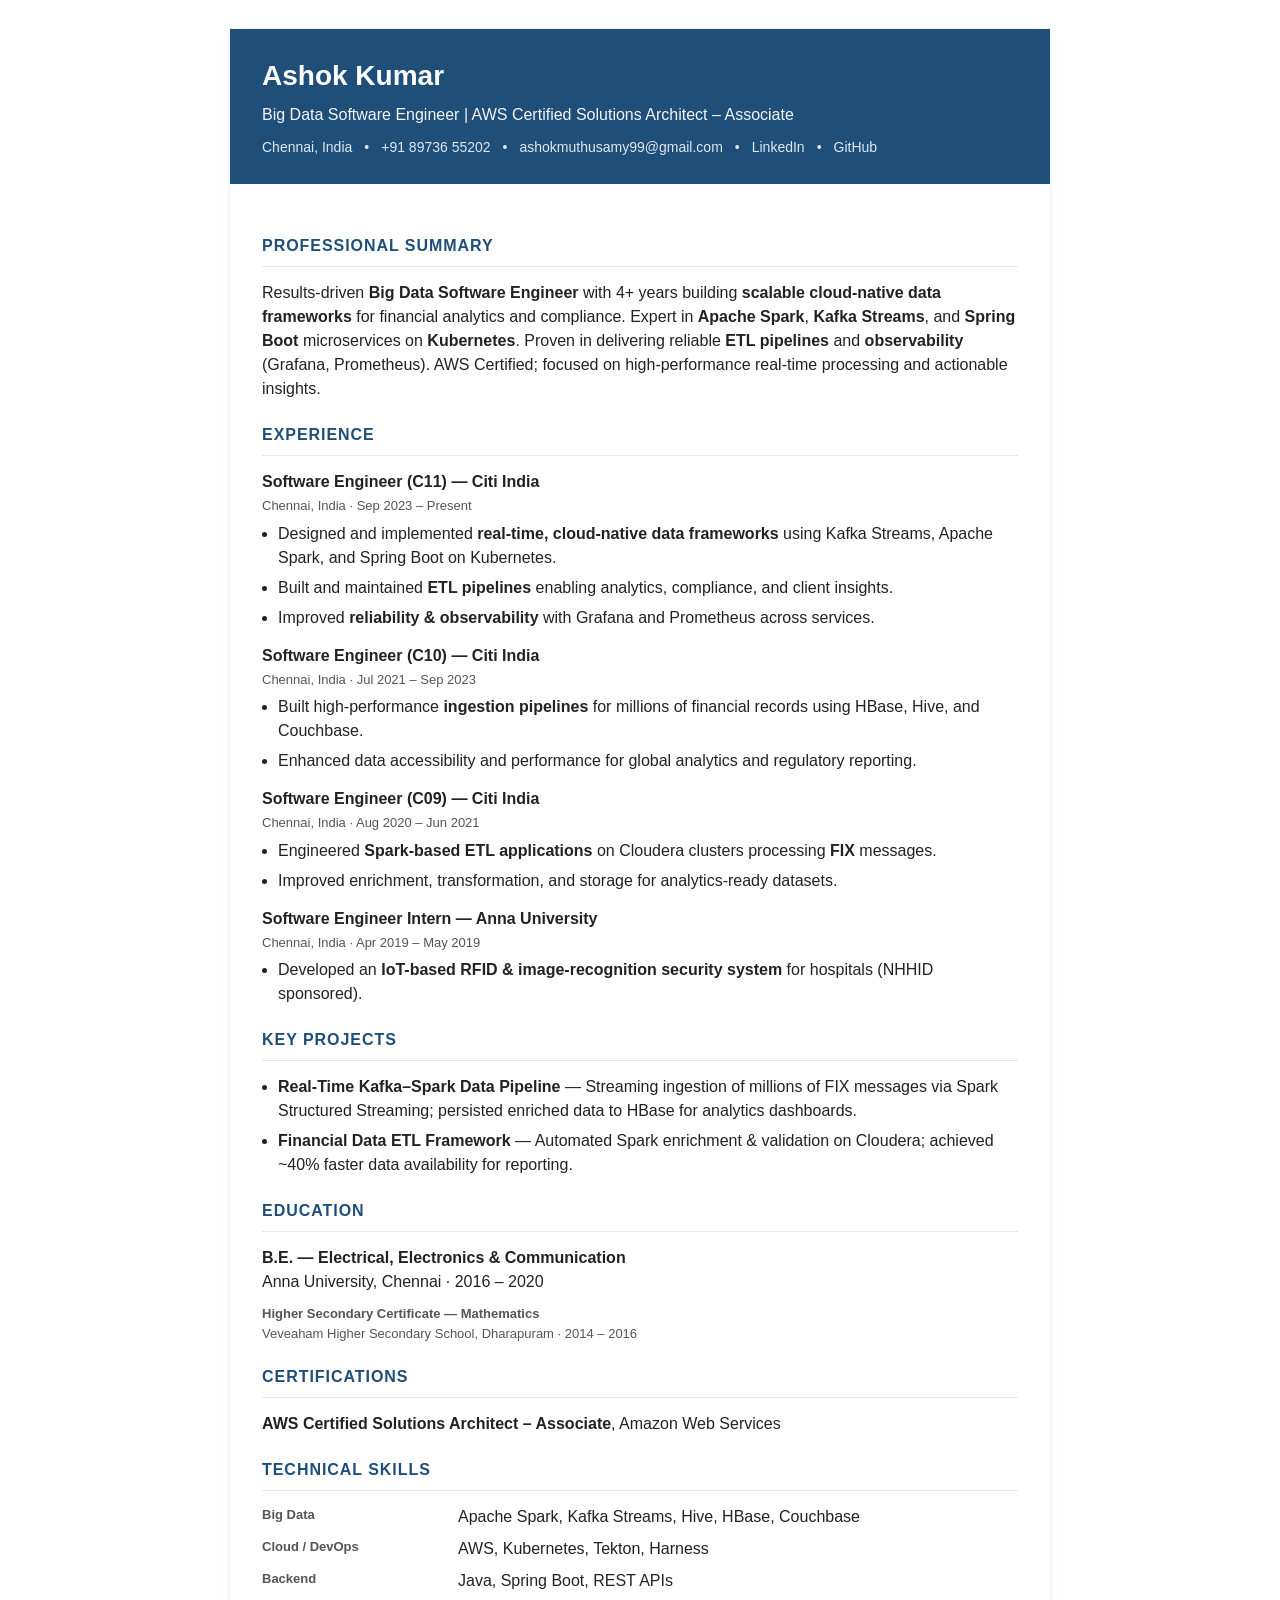
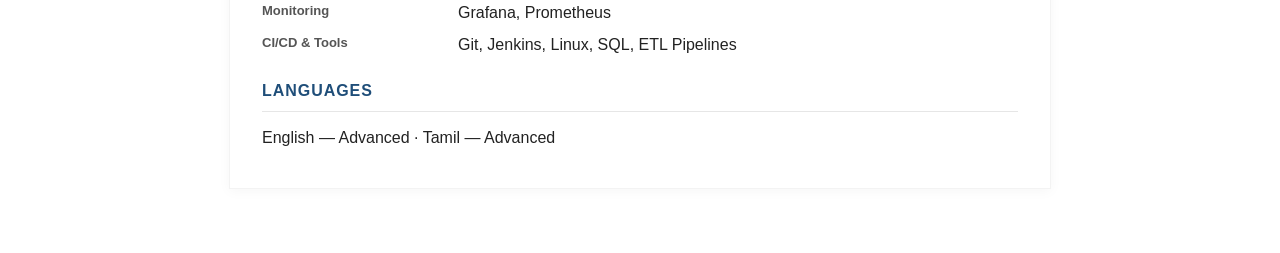
==== resume.html @ c5be9542 "Create resume.html" ====
<!DOCTYPE html>
<html lang="en">
<head>
<meta charset="utf-8" />
<meta name="viewport" content="width=device-width, initial-scale=1" />
<title>Ashok Kumar – Resume</title>
<style>
  :root{
    --primary:#1F4E79; /* professional navy-blue */
    --text:#222;
    --muted:#555;
    --rule:#e6e6e6;
  }
  html,body{margin:0;padding:0;background:#fff;color:var(--text);font-family:Calibri, Arial, Helvetica, "Segoe UI", sans-serif;line-height:1.5}
  .page{max-width:820px;margin:28px auto 64px;background:#fff;border:1px solid #f3f3f3;box-shadow:0 2px 12px rgba(0,0,0,0.04)}
  .header{background:var(--primary);color:#fff;padding:26px 32px}
  .name{font-size:28px;font-weight:700;margin:0 0 6px}
  .title{font-size:16px;margin:0;opacity:.95}
  .contact{display:flex;flex-wrap:wrap;gap:12px;margin-top:10px;font-size:14px;opacity:.95}
  .contact span,.contact a{color:#e9f1f9;text-decoration:none}
  .wrap{padding:28px 32px}
  h2{font-size:16px;color:var(--primary);text-transform:uppercase;letter-spacing:.06em;margin:22px 0 8px}
  .rule{height:1px;background:var(--rule);margin:8px 0 14px}
  p{margin:0 0 10px}
  .list{margin:0;padding-left:16px}
  .list li{margin:6px 0}
  .job{margin:14px 0 10px}
  .job .role{font-weight:700}
  .job .meta{color:var(--muted);font-size:13px;margin-top:2px}
  .skills-grid{display:grid;grid-template-columns:180px 1fr;gap:8px 16px;margin-top:6px}
  .tagline{margin:6px 0 14px}
  .small{font-size:13px;color:var(--muted)}
  @media print{
    .page{box-shadow:none;border:none;margin:0}
    .header{padding:18pt 20pt}
    .wrap{padding:18pt 20pt}
  }
</style>
</head>
<body>
  <div class="page">
    <header class="header">
      <h1 class="name">Ashok Kumar</h1>
      <p class="title">Big Data Software Engineer | AWS Certified Solutions Architect – Associate</p>
      <div class="contact">
        <span>Chennai, India</span>
        <span>•</span>
        <span>+91 89736 55202</span>
        <span>•</span>
        <span>ashokmuthusamy99@gmail.com</span>
        <span>•</span>
        <a href="https://tinyurl.com/ashokmuthusamy" target="_blank" rel="noopener">LinkedIn</a>
        <span>•</span>
        <a href="https://github.com/naveeak" target="_blank" rel="noopener">GitHub</a>
      </div>
    </header>

    <main class="wrap">
      <section>
        <h2>Professional Summary</h2>
        <div class="rule"></div>
        <p class="tagline">
          Results-driven <strong>Big Data Software Engineer</strong> with 4+ years building
          <strong>scalable cloud-native data frameworks</strong> for financial analytics and compliance.
          Expert in <strong>Apache Spark</strong>, <strong>Kafka Streams</strong>, and
          <strong>Spring Boot</strong> microservices on <strong>Kubernetes</strong>. Proven in delivering
          reliable <strong>ETL pipelines</strong> and <strong>observability</strong> (Grafana, Prometheus).
          AWS Certified; focused on high-performance real-time processing and actionable insights.
        </p>
      </section>

      <section>
        <h2>Experience</h2>
        <div class="rule"></div>

        <div class="job">
          <div class="role">Software Engineer (C11) — Citi India</div>
          <div class="meta">Chennai, India · Sep 2023 – Present</div>
          <ul class="list">
            <li>Designed and implemented <strong>real-time, cloud-native data frameworks</strong> using Kafka Streams, Apache Spark, and Spring Boot on Kubernetes.</li>
            <li>Built and maintained <strong>ETL pipelines</strong> enabling analytics, compliance, and client insights.</li>
            <li>Improved <strong>reliability & observability</strong> with Grafana and Prometheus across services.</li>
          </ul>
        </div>

        <div class="job">
          <div class="role">Software Engineer (C10) — Citi India</div>
          <div class="meta">Chennai, India · Jul 2021 – Sep 2023</div>
          <ul class="list">
            <li>Built high-performance <strong>ingestion pipelines</strong> for millions of financial records using HBase, Hive, and Couchbase.</li>
            <li>Enhanced data accessibility and performance for global analytics and regulatory reporting.</li>
          </ul>
        </div>

        <div class="job">
          <div class="role">Software Engineer (C09) — Citi India</div>
          <div class="meta">Chennai, India · Aug 2020 – Jun 2021</div>
          <ul class="list">
            <li>Engineered <strong>Spark-based ETL applications</strong> on Cloudera clusters processing <strong>FIX</strong> messages.</li>
            <li>Improved enrichment, transformation, and storage for analytics-ready datasets.</li>
          </ul>
        </div>

        <div class="job">
          <div class="role">Software Engineer Intern — Anna University</div>
          <div class="meta">Chennai, India · Apr 2019 – May 2019</div>
          <ul class="list">
            <li>Developed an <strong>IoT-based RFID & image-recognition security system</strong> for hospitals (NHHID sponsored).</li>
          </ul>
        </div>
      </section>

      <section>
        <h2>Key Projects</h2>
        <div class="rule"></div>
        <ul class="list">
          <li><strong>Real-Time Kafka–Spark Data Pipeline</strong> — Streaming ingestion of millions of FIX messages via Spark Structured Streaming; persisted enriched data to HBase for analytics dashboards.</li>
          <li><strong>Financial Data ETL Framework</strong> — Automated Spark enrichment & validation on Cloudera; achieved ~40% faster data availability for reporting.</li>
        </ul>
      </section>

      <section>
        <h2>Education</h2>
        <div class="rule"></div>
        <p><strong>B.E. — Electrical, Electronics & Communication</strong><br/>
           Anna University, Chennai · 2016 – 2020</p>
        <p class="small" style="margin-top:6px;"><strong>Higher Secondary Certificate — Mathematics</strong><br/>
           Veveaham Higher Secondary School, Dharapuram · 2014 – 2016</p>
      </section>

      <section>
        <h2>Certifications</h2>
        <div class="rule"></div>
        <p><strong>AWS Certified Solutions Architect – Associate</strong>, Amazon Web Services</p>
      </section>

      <section>
        <h2>Technical Skills</h2>
        <div class="rule"></div>
        <div class="skills-grid">
          <div class="small"><strong>Big Data</strong></div><div>Apache Spark, Kafka Streams, Hive, HBase, Couchbase</div>
          <div class="small"><strong>Cloud / DevOps</strong></div><div>AWS, Kubernetes, Tekton, Harness</div>
          <div class="small"><strong>Backend</strong></div><div>Java, Spring Boot, REST APIs</div>
          <div class="small"><strong>Monitoring</strong></div><div>Grafana, Prometheus</div>
          <div class="small"><strong>CI/CD & Tools</strong></div><div>Git, Jenkins, Linux, SQL, ETL Pipelines</div>
        </div>
      </section>

      <section>
        <h2>Languages</h2>
        <div class="rule"></div>
        <p>English — Advanced · Tamil — Advanced</p>
      </section>
    </main>
  </div>
</body>
</html>
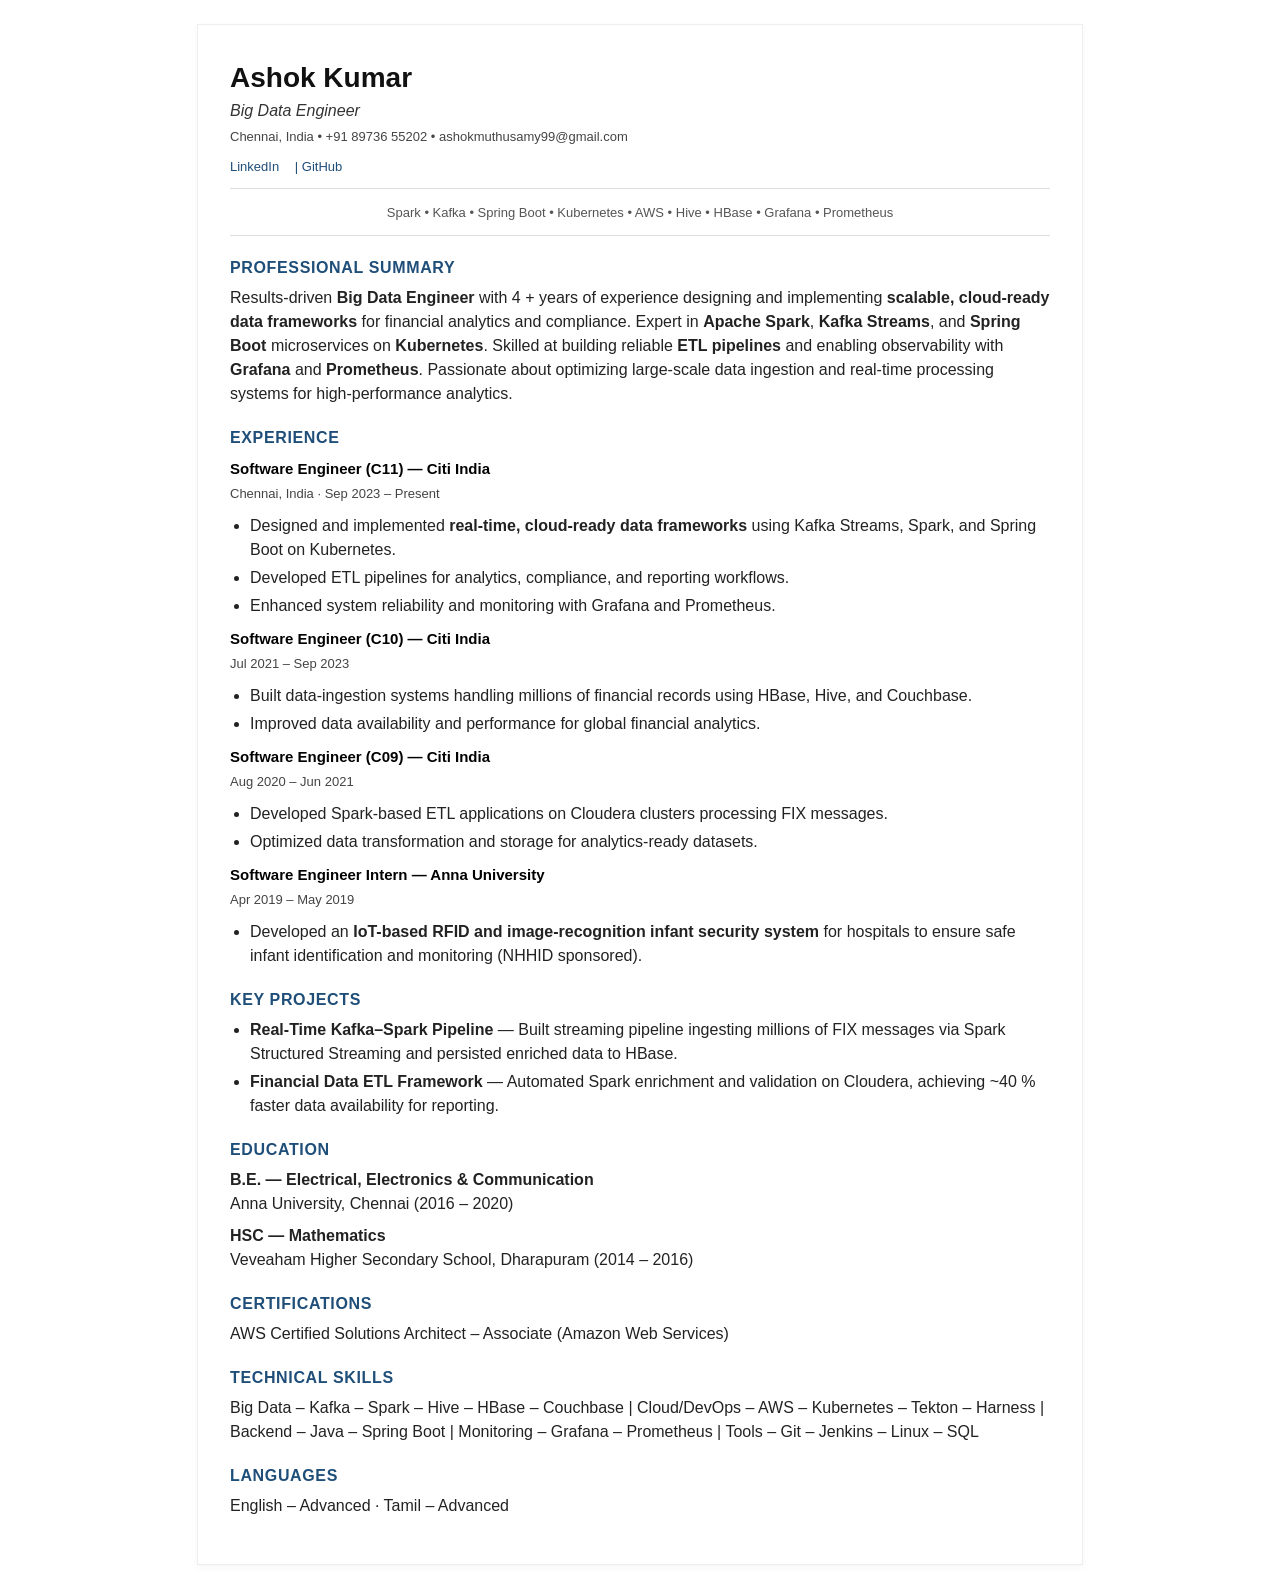
==== commit 76ae3634: "Update resume.html" ====
--- a/resume.html
+++ b/resume.html
@@ -5,153 +5,108 @@
 <meta name="viewport" content="width=device-width, initial-scale=1" />
 <title>Ashok Kumar – Resume</title>
 <style>
-  :root{
-    --primary:#1F4E79; /* professional navy-blue */
-    --text:#222;
-    --muted:#555;
-    --rule:#e6e6e6;
-  }
-  html,body{margin:0;padding:0;background:#fff;color:var(--text);font-family:Calibri, Arial, Helvetica, "Segoe UI", sans-serif;line-height:1.5}
-  .page{max-width:820px;margin:28px auto 64px;background:#fff;border:1px solid #f3f3f3;box-shadow:0 2px 12px rgba(0,0,0,0.04)}
-  .header{background:var(--primary);color:#fff;padding:26px 32px}
-  .name{font-size:28px;font-weight:700;margin:0 0 6px}
-  .title{font-size:16px;margin:0;opacity:.95}
-  .contact{display:flex;flex-wrap:wrap;gap:12px;margin-top:10px;font-size:14px;opacity:.95}
-  .contact span,.contact a{color:#e9f1f9;text-decoration:none}
-  .wrap{padding:28px 32px}
-  h2{font-size:16px;color:var(--primary);text-transform:uppercase;letter-spacing:.06em;margin:22px 0 8px}
-  .rule{height:1px;background:var(--rule);margin:8px 0 14px}
-  p{margin:0 0 10px}
-  .list{margin:0;padding-left:16px}
-  .list li{margin:6px 0}
-  .job{margin:14px 0 10px}
-  .job .role{font-weight:700}
-  .job .meta{color:var(--muted);font-size:13px;margin-top:2px}
-  .skills-grid{display:grid;grid-template-columns:180px 1fr;gap:8px 16px;margin-top:6px}
-  .tagline{margin:6px 0 14px}
-  .small{font-size:13px;color:var(--muted)}
-  @media print{
-    .page{box-shadow:none;border:none;margin:0}
-    .header{padding:18pt 20pt}
-    .wrap{padding:18pt 20pt}
-  }
+  body{font-family:Calibri,Arial,sans-serif;margin:0;background:#fff;color:#222;line-height:1.5}
+  .page{max-width:820px;margin:24px auto;padding:32px;border:1px solid #eee;box-shadow:0 2px 8px rgba(0,0,0,.04)}
+  h1{margin:0;font-size:28px;color:#111}
+  h2{margin:20px 0 6px;font-size:16px;color:#1F4E79;text-transform:uppercase;letter-spacing:.04em}
+  h3{margin:8px 0 2px;font-size:15px;color:#000}
+  .subtitle{font-size:16px;font-style:italic;color:#333;margin-bottom:4px}
+  .contact{font-size:13px;color:#444;margin:4px 0 10px}
+  .links{font-size:13px;color:#1F4E79;margin-bottom:12px}
+  .links a{color:#1F4E79;text-decoration:none;margin-right:12px}
+  hr{border:none;border-top:1px solid #ddd;margin:10px 0 14px}
+  p{margin:0 0 8px}
+  ul{margin:4px 0 10px 20px;padding:0}
+  li{margin-bottom:4px}
+  .summary-bar{font-size:13px;text-align:center;color:#555;margin:6px 0 12px}
+  .section{margin-bottom:14px}
+  @media print{.page{box-shadow:none;border:none;margin:0}}
 </style>
 </head>
 <body>
   <div class="page">
-    <header class="header">
-      <h1 class="name">Ashok Kumar</h1>
-      <p class="title">Big Data Software Engineer | AWS Certified Solutions Architect – Associate</p>
-      <div class="contact">
-        <span>Chennai, India</span>
-        <span>•</span>
-        <span>+91 89736 55202</span>
-        <span>•</span>
-        <span>ashokmuthusamy99@gmail.com</span>
-        <span>•</span>
-        <a href="https://tinyurl.com/ashokmuthusamy" target="_blank" rel="noopener">LinkedIn</a>
-        <span>•</span>
-        <a href="https://github.com/naveeak" target="_blank" rel="noopener">GitHub</a>
-      </div>
-    </header>
+    <h1>Ashok Kumar</h1>
+    <div class="subtitle">Big Data Engineer</div>
+    <div class="contact">Chennai, India • +91 89736 55202 • ashokmuthusamy99@gmail.com</div>
+    <div class="links">
+      <a href="https://tinyurl.com/ashokmuthusamy" target="_blank">LinkedIn</a> |
+      <a href="https://github.com/naveeak" target="_blank">GitHub</a>
+    </div>
+    <hr/>
 
-    <main class="wrap">
-      <section>
-        <h2>Professional Summary</h2>
-        <div class="rule"></div>
-        <p class="tagline">
-          Results-driven <strong>Big Data Software Engineer</strong> with 4+ years building
-          <strong>scalable cloud-native data frameworks</strong> for financial analytics and compliance.
-          Expert in <strong>Apache Spark</strong>, <strong>Kafka Streams</strong>, and
-          <strong>Spring Boot</strong> microservices on <strong>Kubernetes</strong>. Proven in delivering
-          reliable <strong>ETL pipelines</strong> and <strong>observability</strong> (Grafana, Prometheus).
-          AWS Certified; focused on high-performance real-time processing and actionable insights.
-        </p>
-      </section>
+    <div class="summary-bar">Spark • Kafka • Spring Boot • Kubernetes • AWS • Hive • HBase • Grafana • Prometheus</div>
+    <hr/>
 
-      <section>
-        <h2>Experience</h2>
-        <div class="rule"></div>
+    <div class="section">
+      <h2>Professional Summary</h2>
+      <p>Results-driven <strong>Big Data Engineer</strong> with 4 + years of experience designing and implementing
+         <strong>scalable, cloud-ready data frameworks</strong> for financial analytics and compliance.
+         Expert in <strong>Apache Spark</strong>, <strong>Kafka Streams</strong>, and <strong>Spring Boot</strong>
+         microservices on <strong>Kubernetes</strong>. Skilled at building reliable <strong>ETL pipelines</strong>
+         and enabling observability with <strong>Grafana</strong> and <strong>Prometheus</strong>.
+         Passionate about optimizing large-scale data ingestion and real-time processing systems for high-performance analytics.</p>
+    </div>
 
-        <div class="job">
-          <div class="role">Software Engineer (C11) — Citi India</div>
-          <div class="meta">Chennai, India · Sep 2023 – Present</div>
-          <ul class="list">
-            <li>Designed and implemented <strong>real-time, cloud-native data frameworks</strong> using Kafka Streams, Apache Spark, and Spring Boot on Kubernetes.</li>
-            <li>Built and maintained <strong>ETL pipelines</strong> enabling analytics, compliance, and client insights.</li>
-            <li>Improved <strong>reliability & observability</strong> with Grafana and Prometheus across services.</li>
-          </ul>
-        </div>
+    <div class="section">
+      <h2>Experience</h2>
 
-        <div class="job">
-          <div class="role">Software Engineer (C10) — Citi India</div>
-          <div class="meta">Chennai, India · Jul 2021 – Sep 2023</div>
-          <ul class="list">
-            <li>Built high-performance <strong>ingestion pipelines</strong> for millions of financial records using HBase, Hive, and Couchbase.</li>
-            <li>Enhanced data accessibility and performance for global analytics and regulatory reporting.</li>
-          </ul>
-        </div>
+      <h3>Software Engineer (C11) — Citi India</h3>
+      <div class="contact">Chennai, India · Sep 2023 – Present</div>
+      <ul>
+        <li>Designed and implemented <strong>real-time, cloud-ready data frameworks</strong> using Kafka Streams, Spark, and Spring Boot on Kubernetes.</li>
+        <li>Developed ETL pipelines for analytics, compliance, and reporting workflows.</li>
+        <li>Enhanced system reliability and monitoring with Grafana and Prometheus.</li>
+      </ul>
 
-        <div class="job">
-          <div class="role">Software Engineer (C09) — Citi India</div>
-          <div class="meta">Chennai, India · Aug 2020 – Jun 2021</div>
-          <ul class="list">
-            <li>Engineered <strong>Spark-based ETL applications</strong> on Cloudera clusters processing <strong>FIX</strong> messages.</li>
-            <li>Improved enrichment, transformation, and storage for analytics-ready datasets.</li>
-          </ul>
-        </div>
+      <h3>Software Engineer (C10) — Citi India</h3>
+      <div class="contact">Jul 2021 – Sep 2023</div>
+      <ul>
+        <li>Built data-ingestion systems handling millions of financial records using HBase, Hive, and Couchbase.</li>
+        <li>Improved data availability and performance for global financial analytics.</li>
+      </ul>
 
-        <div class="job">
-          <div class="role">Software Engineer Intern — Anna University</div>
-          <div class="meta">Chennai, India · Apr 2019 – May 2019</div>
-          <ul class="list">
-            <li>Developed an <strong>IoT-based RFID & image-recognition security system</strong> for hospitals (NHHID sponsored).</li>
-          </ul>
-        </div>
-      </section>
+      <h3>Software Engineer (C09) — Citi India</h3>
+      <div class="contact">Aug 2020 – Jun 2021</div>
+      <ul>
+        <li>Developed Spark-based ETL applications on Cloudera clusters processing FIX messages.</li>
+        <li>Optimized data transformation and storage for analytics-ready datasets.</li>
+      </ul>
 
-      <section>
-        <h2>Key Projects</h2>
-        <div class="rule"></div>
-        <ul class="list">
-          <li><strong>Real-Time Kafka–Spark Data Pipeline</strong> — Streaming ingestion of millions of FIX messages via Spark Structured Streaming; persisted enriched data to HBase for analytics dashboards.</li>
-          <li><strong>Financial Data ETL Framework</strong> — Automated Spark enrichment & validation on Cloudera; achieved ~40% faster data availability for reporting.</li>
-        </ul>
-      </section>
+      <h3>Software Engineer Intern — Anna University</h3>
+      <div class="contact">Apr 2019 – May 2019</div>
+      <ul>
+        <li>Developed an <strong>IoT-based RFID and image-recognition infant security system</strong> for hospitals to ensure safe infant identification and monitoring (NHHID sponsored).</li>
+      </ul>
+    </div>
 
-      <section>
-        <h2>Education</h2>
-        <div class="rule"></div>
-        <p><strong>B.E. — Electrical, Electronics & Communication</strong><br/>
-           Anna University, Chennai · 2016 – 2020</p>
-        <p class="small" style="margin-top:6px;"><strong>Higher Secondary Certificate — Mathematics</strong><br/>
-           Veveaham Higher Secondary School, Dharapuram · 2014 – 2016</p>
-      </section>
+    <div class="section">
+      <h2>Key Projects</h2>
+      <ul>
+        <li><strong>Real-Time Kafka–Spark Pipeline</strong> — Built streaming pipeline ingesting millions of FIX messages via Spark Structured Streaming and persisted enriched data to HBase.</li>
+        <li><strong>Financial Data ETL Framework</strong> — Automated Spark enrichment and validation on Cloudera, achieving ~40 % faster data availability for reporting.</li>
+      </ul>
+    </div>
 
-      <section>
-        <h2>Certifications</h2>
-        <div class="rule"></div>
-        <p><strong>AWS Certified Solutions Architect – Associate</strong>, Amazon Web Services</p>
-      </section>
+    <div class="section">
+      <h2>Education</h2>
+      <p><strong>B.E. — Electrical, Electronics & Communication</strong><br>Anna University, Chennai (2016 – 2020)</p>
+      <p><strong>HSC — Mathematics</strong><br>Veveaham Higher Secondary School, Dharapuram (2014 – 2016)</p>
+    </div>
 
-      <section>
-        <h2>Technical Skills</h2>
-        <div class="rule"></div>
-        <div class="skills-grid">
-          <div class="small"><strong>Big Data</strong></div><div>Apache Spark, Kafka Streams, Hive, HBase, Couchbase</div>
-          <div class="small"><strong>Cloud / DevOps</strong></div><div>AWS, Kubernetes, Tekton, Harness</div>
-          <div class="small"><strong>Backend</strong></div><div>Java, Spring Boot, REST APIs</div>
-          <div class="small"><strong>Monitoring</strong></div><div>Grafana, Prometheus</div>
-          <div class="small"><strong>CI/CD & Tools</strong></div><div>Git, Jenkins, Linux, SQL, ETL Pipelines</div>
-        </div>
-      </section>
+    <div class="section">
+      <h2>Certifications</h2>
+      <p>AWS Certified Solutions Architect – Associate (Amazon Web Services)</p>
+    </div>
 
-      <section>
-        <h2>Languages</h2>
-        <div class="rule"></div>
-        <p>English — Advanced · Tamil — Advanced</p>
-      </section>
-    </main>
+    <div class="section">
+      <h2>Technical Skills</h2>
+      <p>Big Data – Kafka – Spark – Hive – HBase – Couchbase | Cloud/DevOps – AWS – Kubernetes – Tekton – Harness | Backend – Java – Spring Boot | Monitoring – Grafana – Prometheus | Tools – Git – Jenkins – Linux – SQL</p>
+    </div>
+
+    <div class="section">
+      <h2>Languages</h2>
+      <p>English – Advanced · Tamil – Advanced</p>
+    </div>
   </div>
 </body>
 </html>
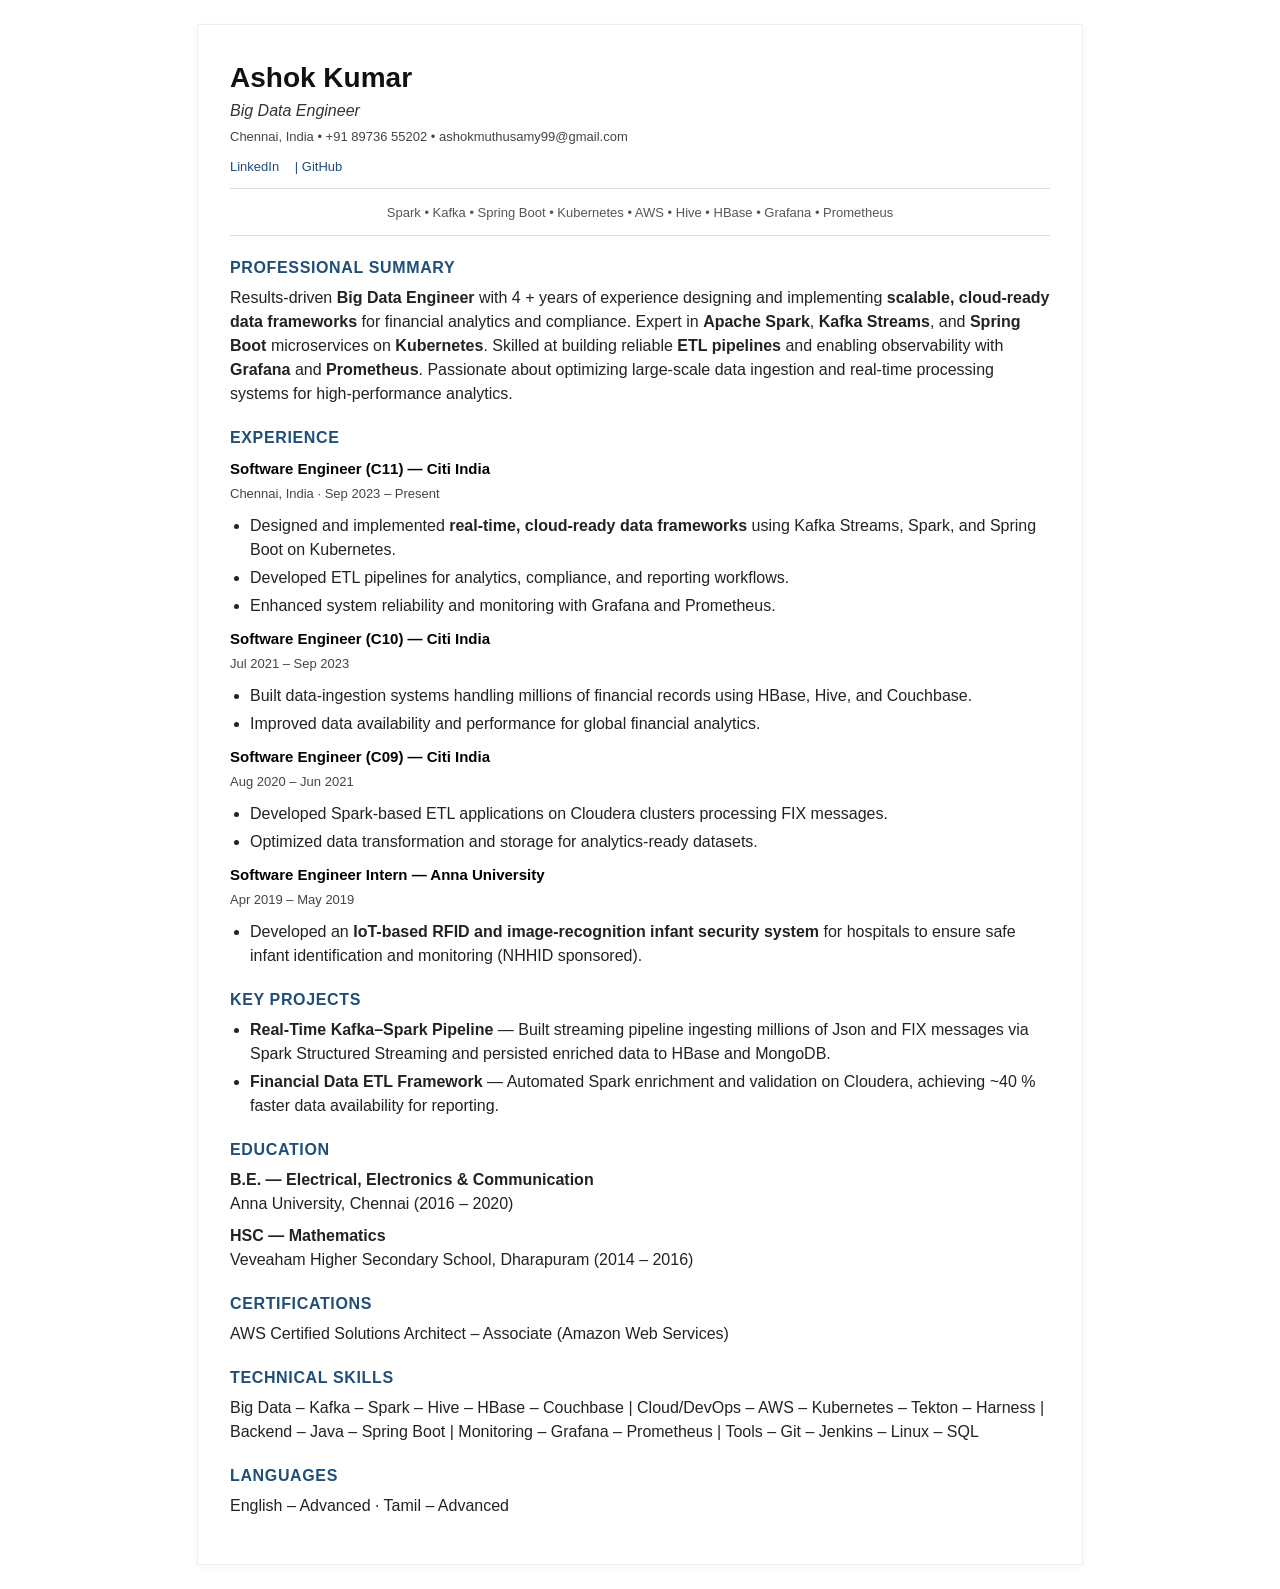
==== commit 3132f3f2: "Update resume.html" ====
--- a/resume.html
+++ b/resume.html
@@ -82,7 +82,7 @@
     <div class="section">
       <h2>Key Projects</h2>
       <ul>
-        <li><strong>Real-Time Kafka–Spark Pipeline</strong> — Built streaming pipeline ingesting millions of FIX messages via Spark Structured Streaming and persisted enriched data to HBase.</li>
+        <li><strong>Real-Time Kafka–Spark Pipeline</strong> — Built streaming pipeline ingesting millions of Json and FIX messages via Spark Structured Streaming and persisted enriched data to HBase and MongoDB.</li>
         <li><strong>Financial Data ETL Framework</strong> — Automated Spark enrichment and validation on Cloudera, achieving ~40 % faster data availability for reporting.</li>
       </ul>
     </div>
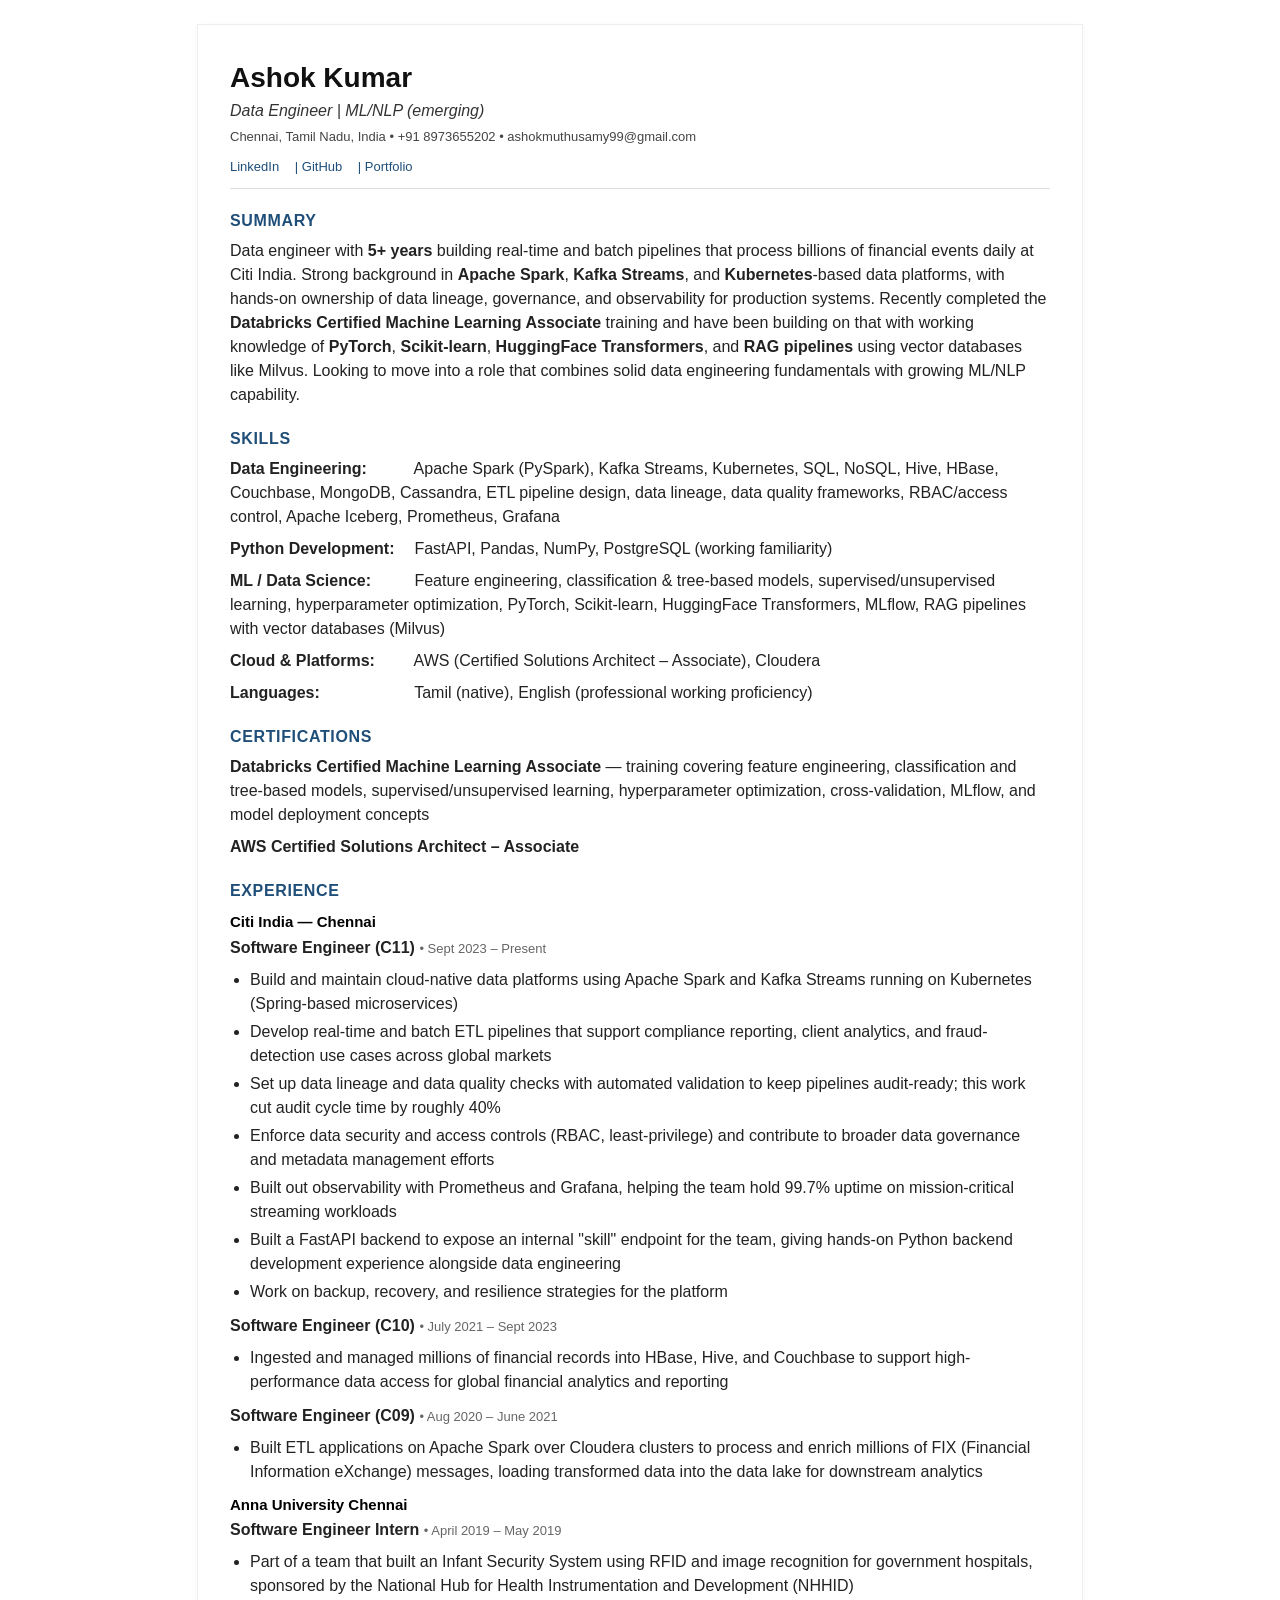
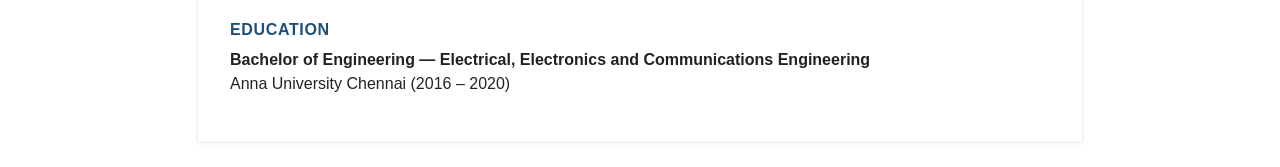
==== commit a4172106: "Update resume with expanded experience, ML/data science skills, and improved summary" ====
--- a/resume.html
+++ b/resume.html
@@ -20,92 +20,81 @@
   li{margin-bottom:4px}
   .summary-bar{font-size:13px;text-align:center;color:#555;margin:6px 0 12px}
   .section{margin-bottom:14px}
+  .skill-category{margin-bottom:8px}
+  .skill-category strong{display:inline-block;width:180px}
+  .job-title{font-weight:bold}
+  .job-dates{color:#666;font-size:13px}
   @media print{.page{box-shadow:none;border:none;margin:0}}
 </style>
 </head>
 <body>
   <div class="page">
     <h1>Ashok Kumar</h1>
-    <div class="subtitle">Big Data Engineer</div>
-    <div class="contact">Chennai, India • +91 89736 55202 • ashokmuthusamy99@gmail.com</div>
+    <div class="subtitle">Data Engineer | ML/NLP (emerging)</div>
+    <div class="contact">Chennai, Tamil Nadu, India • +91 8973655202 • ashokmuthusamy99@gmail.com</div>
     <div class="links">
-      <a href="https://tinyurl.com/ashokmuthusamy" target="_blank">LinkedIn</a> |
-      <a href="https://github.com/naveeak" target="_blank">GitHub</a>
+      <a href="https://linkedin.com/in/ashokkumar-97584a193" target="_blank">LinkedIn</a> |
+      <a href="https://github.com/naveeak" target="_blank">GitHub</a> |
+      <a href="https://naveeak.github.io/resume.html" target="_blank">Portfolio</a>
     </div>
     <hr/>
 
-    <div class="summary-bar">Spark • Kafka • Spring Boot • Kubernetes • AWS • Hive • HBase • Grafana • Prometheus</div>
-    <hr/>
+    <div class="section">
+      <h2>Summary</h2>
+      <p>Data engineer with <strong>5+ years</strong> building real-time and batch pipelines that process billions of financial events daily at Citi India. Strong background in <strong>Apache Spark</strong>, <strong>Kafka Streams</strong>, and <strong>Kubernetes</strong>-based data platforms, with hands-on ownership of data lineage, governance, and observability for production systems. Recently completed the <strong>Databricks Certified Machine Learning Associate</strong> training and have been building on that with working knowledge of <strong>PyTorch</strong>, <strong>Scikit-learn</strong>, <strong>HuggingFace Transformers</strong>, and <strong>RAG pipelines</strong> using vector databases like Milvus. Looking to move into a role that combines solid data engineering fundamentals with growing ML/NLP capability.</p>
+    </div>
 
     <div class="section">
-      <h2>Professional Summary</h2>
-      <p>Results-driven <strong>Big Data Engineer</strong> with 4 + years of experience designing and implementing
-         <strong>scalable, cloud-ready data frameworks</strong> for financial analytics and compliance.
-         Expert in <strong>Apache Spark</strong>, <strong>Kafka Streams</strong>, and <strong>Spring Boot</strong>
-         microservices on <strong>Kubernetes</strong>. Skilled at building reliable <strong>ETL pipelines</strong>
-         and enabling observability with <strong>Grafana</strong> and <strong>Prometheus</strong>.
-         Passionate about optimizing large-scale data ingestion and real-time processing systems for high-performance analytics.</p>
+      <h2>Skills</h2>
+      <div class="skill-category"><strong>Data Engineering:</strong> Apache Spark (PySpark), Kafka Streams, Kubernetes, SQL, NoSQL, Hive, HBase, Couchbase, MongoDB, Cassandra, ETL pipeline design, data lineage, data quality frameworks, RBAC/access control, Apache Iceberg, Prometheus, Grafana</div>
+      <div class="skill-category"><strong>Python Development:</strong> FastAPI, Pandas, NumPy, PostgreSQL (working familiarity)</div>
+      <div class="skill-category"><strong>ML / Data Science:</strong> Feature engineering, classification & tree-based models, supervised/unsupervised learning, hyperparameter optimization, PyTorch, Scikit-learn, HuggingFace Transformers, MLflow, RAG pipelines with vector databases (Milvus)</div>
+      <div class="skill-category"><strong>Cloud & Platforms:</strong> AWS (Certified Solutions Architect – Associate), Cloudera</div>
+      <div class="skill-category"><strong>Languages:</strong> Tamil (native), English (professional working proficiency)</div>
+    </div>
+
+    <div class="section">
+      <h2>Certifications</h2>
+      <p><strong>Databricks Certified Machine Learning Associate</strong> — training covering feature engineering, classification and tree-based models, supervised/unsupervised learning, hyperparameter optimization, cross-validation, MLflow, and model deployment concepts</p>
+      <p><strong>AWS Certified Solutions Architect – Associate</strong></p>
     </div>
 
     <div class="section">
       <h2>Experience</h2>
 
-      <h3>Software Engineer (C11) — Citi India</h3>
-      <div class="contact">Chennai, India · Sep 2023 – Present</div>
+      <h3 class="job-title">Citi India — Chennai</h3>
+      
+      <p><strong>Software Engineer (C11)</strong> <span class="job-dates">• Sept 2023 – Present</span></p>
       <ul>
-        <li>Designed and implemented <strong>real-time, cloud-ready data frameworks</strong> using Kafka Streams, Spark, and Spring Boot on Kubernetes.</li>
-        <li>Developed ETL pipelines for analytics, compliance, and reporting workflows.</li>
-        <li>Enhanced system reliability and monitoring with Grafana and Prometheus.</li>
+        <li>Build and maintain cloud-native data platforms using Apache Spark and Kafka Streams running on Kubernetes (Spring-based microservices)</li>
+        <li>Develop real-time and batch ETL pipelines that support compliance reporting, client analytics, and fraud-detection use cases across global markets</li>
+        <li>Set up data lineage and data quality checks with automated validation to keep pipelines audit-ready; this work cut audit cycle time by roughly 40%</li>
+        <li>Enforce data security and access controls (RBAC, least-privilege) and contribute to broader data governance and metadata management efforts</li>
+        <li>Built out observability with Prometheus and Grafana, helping the team hold 99.7% uptime on mission-critical streaming workloads</li>
+        <li>Built a FastAPI backend to expose an internal "skill" endpoint for the team, giving hands-on Python backend development experience alongside data engineering</li>
+        <li>Work on backup, recovery, and resilience strategies for the platform</li>
       </ul>
 
-      <h3>Software Engineer (C10) — Citi India</h3>
-      <div class="contact">Jul 2021 – Sep 2023</div>
+      <p><strong>Software Engineer (C10)</strong> <span class="job-dates">• July 2021 – Sept 2023</span></p>
       <ul>
-        <li>Built data-ingestion systems handling millions of financial records using HBase, Hive, and Couchbase.</li>
-        <li>Improved data availability and performance for global financial analytics.</li>
+        <li>Ingested and managed millions of financial records into HBase, Hive, and Couchbase to support high-performance data access for global financial analytics and reporting</li>
       </ul>
 
-      <h3>Software Engineer (C09) — Citi India</h3>
-      <div class="contact">Aug 2020 – Jun 2021</div>
+      <p><strong>Software Engineer (C09)</strong> <span class="job-dates">• Aug 2020 – June 2021</span></p>
       <ul>
-        <li>Developed Spark-based ETL applications on Cloudera clusters processing FIX messages.</li>
-        <li>Optimized data transformation and storage for analytics-ready datasets.</li>
+        <li>Built ETL applications on Apache Spark over Cloudera clusters to process and enrich millions of FIX (Financial Information eXchange) messages, loading transformed data into the data lake for downstream analytics</li>
       </ul>
 
-      <h3>Software Engineer Intern — Anna University</h3>
-      <div class="contact">Apr 2019 – May 2019</div>
+      <h3 class="job-title">Anna University Chennai</h3>
+      <p><strong>Software Engineer Intern</strong> <span class="job-dates">• April 2019 – May 2019</span></p>
       <ul>
-        <li>Developed an <strong>IoT-based RFID and image-recognition infant security system</strong> for hospitals to ensure safe infant identification and monitoring (NHHID sponsored).</li>
-      </ul>
-    </div>
-
-    <div class="section">
-      <h2>Key Projects</h2>
-      <ul>
-        <li><strong>Real-Time Kafka–Spark Pipeline</strong> — Built streaming pipeline ingesting millions of Json and FIX messages via Spark Structured Streaming and persisted enriched data to HBase and MongoDB.</li>
-        <li><strong>Financial Data ETL Framework</strong> — Automated Spark enrichment and validation on Cloudera, achieving ~40 % faster data availability for reporting.</li>
+        <li>Part of a team that built an Infant Security System using RFID and image recognition for government hospitals, sponsored by the National Hub for Health Instrumentation and Development (NHHID)</li>
       </ul>
     </div>
 
     <div class="section">
       <h2>Education</h2>
-      <p><strong>B.E. — Electrical, Electronics & Communication</strong><br>Anna University, Chennai (2016 – 2020)</p>
-      <p><strong>HSC — Mathematics</strong><br>Veveaham Higher Secondary School, Dharapuram (2014 – 2016)</p>
-    </div>
-
-    <div class="section">
-      <h2>Certifications</h2>
-      <p>AWS Certified Solutions Architect – Associate (Amazon Web Services)</p>
-    </div>
-
-    <div class="section">
-      <h2>Technical Skills</h2>
-      <p>Big Data – Kafka – Spark – Hive – HBase – Couchbase | Cloud/DevOps – AWS – Kubernetes – Tekton – Harness | Backend – Java – Spring Boot | Monitoring – Grafana – Prometheus | Tools – Git – Jenkins – Linux – SQL</p>
-    </div>
-
-    <div class="section">
-      <h2>Languages</h2>
-      <p>English – Advanced · Tamil – Advanced</p>
+      <p><strong>Bachelor of Engineering — Electrical, Electronics and Communications Engineering</strong><br>Anna University Chennai (2016 – 2020)</p>
     </div>
   </div>
 </body>
